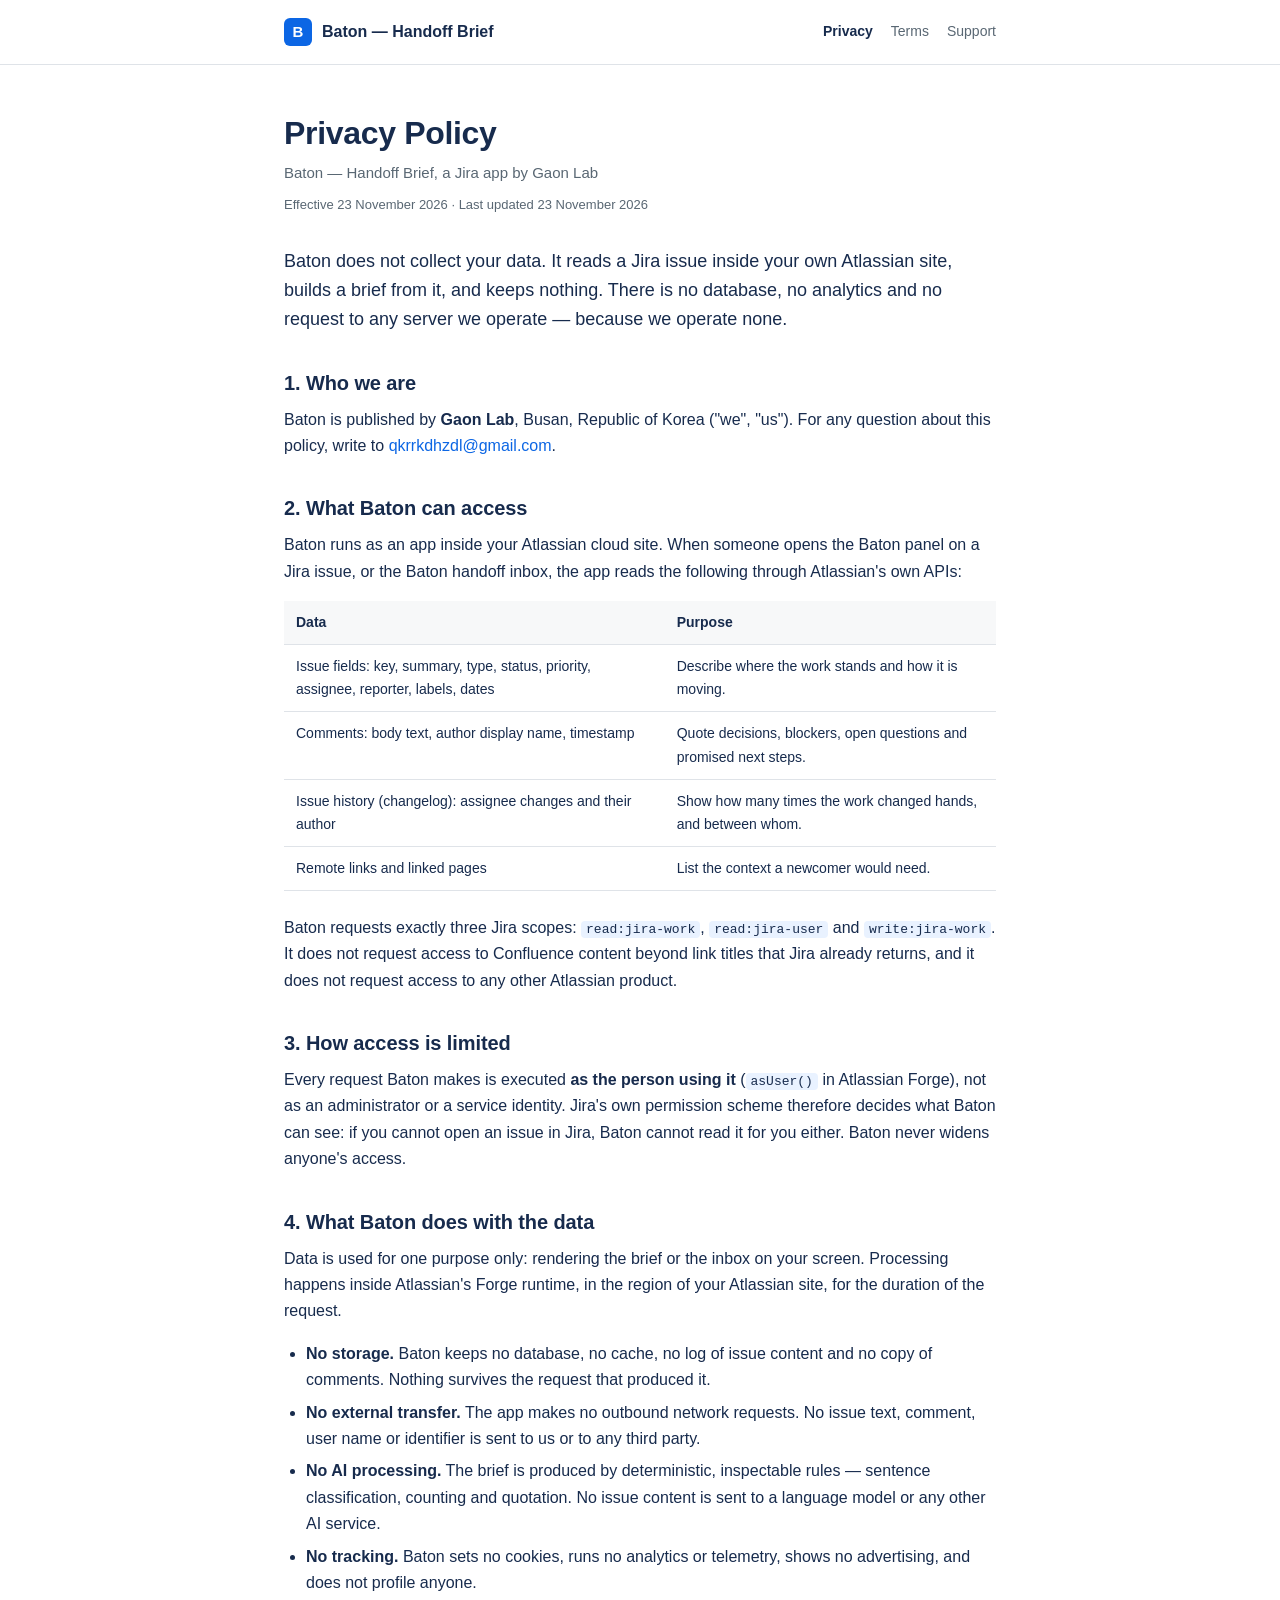
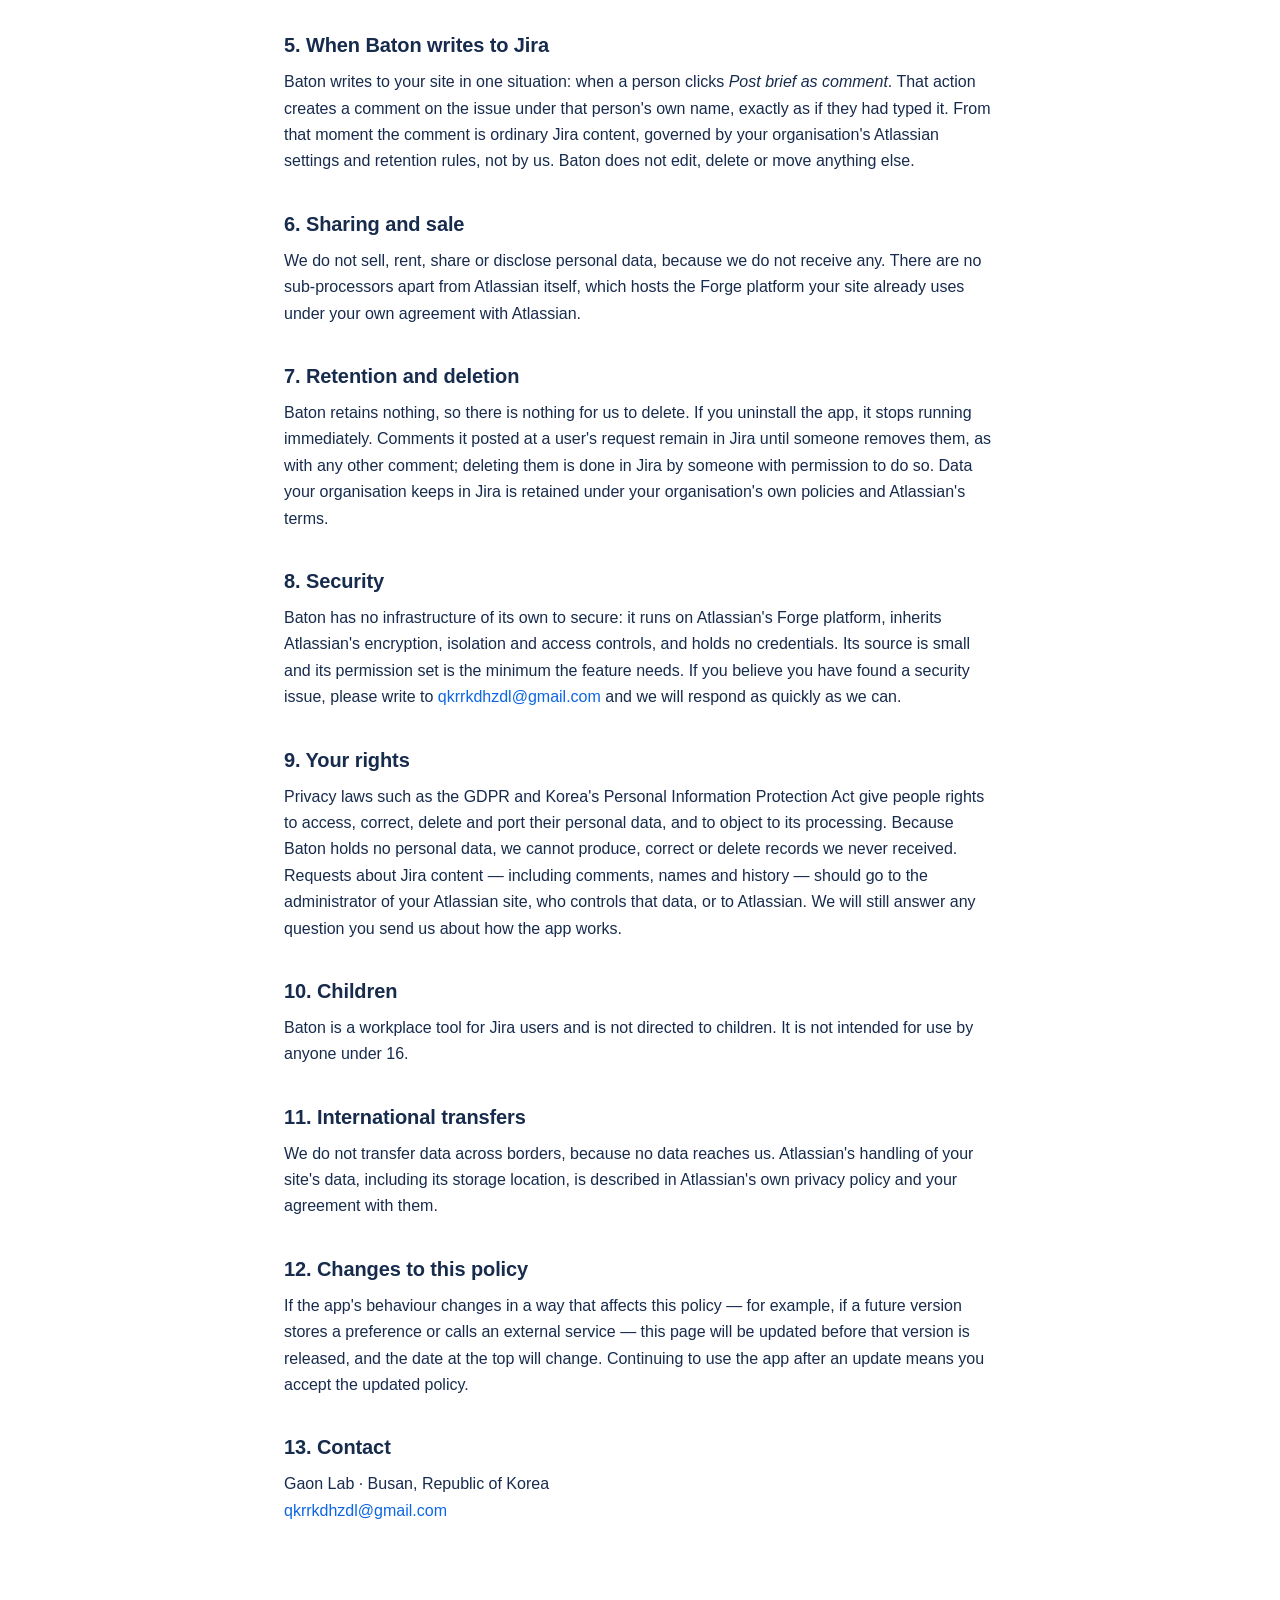
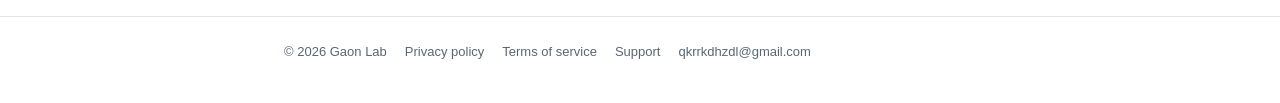
==== privacy.html @ 462f32be "Baton public pages: overview, privacy policy, terms of service, support" ====
<!doctype html>
<html lang="en">
<head>
<meta charset="utf-8">
<meta name="viewport" content="width=device-width, initial-scale=1">
<title>Privacy Policy — Baton — Handoff Brief</title>
<meta name="description" content="Baton for Jira collects no data, stores no data and sends nothing outside Atlassian. Read what the app can access and why.">
<link rel="stylesheet" href="styles.css">
</head>
<body>

<header class="site">
  <div class="wrap">
    <a class="brand" href="./"><span class="mark">B</span><span class="name">Baton — Handoff Brief</span></a>
    <nav class="site" aria-label="Site">
      <a href="privacy.html" aria-current="page">Privacy</a>
      <a href="terms.html">Terms</a>
      <a href="support.html">Support</a>
    </nav>
  </div>
</header>

<main>
  <div class="wrap">
    <h1>Privacy Policy</h1>
    <p class="subtitle">Baton — Handoff Brief, a Jira app by Gaon Lab</p>
    <p class="updated">Effective 23 November 2026 · Last updated 23 November 2026</p>

    <p class="lede">Baton does not collect your data. It reads a Jira issue inside your own Atlassian site, builds a brief from it, and keeps nothing. There is no database, no analytics and no request to any server we operate — because we operate none.</p>

    <h2>1. Who we are</h2>
    <p>Baton is published by <strong>Gaon Lab</strong>, Busan, Republic of Korea ("we", "us"). For any question about this policy, write to <a href="mailto:qkrrkdhzdl@gmail.com">qkrrkdhzdl@gmail.com</a>.</p>

    <h2>2. What Baton can access</h2>
    <p>Baton runs as an app inside your Atlassian cloud site. When someone opens the Baton panel on a Jira issue, or the Baton handoff inbox, the app reads the following through Atlassian's own APIs:</p>
    <table>
      <tr><th>Data</th><th>Purpose</th></tr>
      <tr><td>Issue fields: key, summary, type, status, priority, assignee, reporter, labels, dates</td><td>Describe where the work stands and how it is moving.</td></tr>
      <tr><td>Comments: body text, author display name, timestamp</td><td>Quote decisions, blockers, open questions and promised next steps.</td></tr>
      <tr><td>Issue history (changelog): assignee changes and their author</td><td>Show how many times the work changed hands, and between whom.</td></tr>
      <tr><td>Remote links and linked pages</td><td>List the context a newcomer would need.</td></tr>
    </table>

    <p>Baton requests exactly three Jira scopes: <code>read:jira-work</code>, <code>read:jira-user</code> and <code>write:jira-work</code>. It does not request access to Confluence content beyond link titles that Jira already returns, and it does not request access to any other Atlassian product.</p>

    <h2>3. How access is limited</h2>
    <p>Every request Baton makes is executed <strong>as the person using it</strong> (<code>asUser()</code> in Atlassian Forge), not as an administrator or a service identity. Jira's own permission scheme therefore decides what Baton can see: if you cannot open an issue in Jira, Baton cannot read it for you either. Baton never widens anyone's access.</p>

    <h2>4. What Baton does with the data</h2>
    <p>Data is used for one purpose only: rendering the brief or the inbox on your screen. Processing happens inside Atlassian's Forge runtime, in the region of your Atlassian site, for the duration of the request.</p>
    <ul>
      <li><strong>No storage.</strong> Baton keeps no database, no cache, no log of issue content and no copy of comments. Nothing survives the request that produced it.</li>
      <li><strong>No external transfer.</strong> The app makes no outbound network requests. No issue text, comment, user name or identifier is sent to us or to any third party.</li>
      <li><strong>No AI processing.</strong> The brief is produced by deterministic, inspectable rules — sentence classification, counting and quotation. No issue content is sent to a language model or any other AI service.</li>
      <li><strong>No tracking.</strong> Baton sets no cookies, runs no analytics or telemetry, shows no advertising, and does not profile anyone.</li>
    </ul>

    <h2>5. When Baton writes to Jira</h2>
    <p>Baton writes to your site in one situation: when a person clicks <em>Post brief as comment</em>. That action creates a comment on the issue under that person's own name, exactly as if they had typed it. From that moment the comment is ordinary Jira content, governed by your organisation's Atlassian settings and retention rules, not by us. Baton does not edit, delete or move anything else.</p>

    <h2>6. Sharing and sale</h2>
    <p>We do not sell, rent, share or disclose personal data, because we do not receive any. There are no sub-processors apart from Atlassian itself, which hosts the Forge platform your site already uses under your own agreement with Atlassian.</p>

    <h2>7. Retention and deletion</h2>
    <p>Baton retains nothing, so there is nothing for us to delete. If you uninstall the app, it stops running immediately. Comments it posted at a user's request remain in Jira until someone removes them, as with any other comment; deleting them is done in Jira by someone with permission to do so. Data your organisation keeps in Jira is retained under your organisation's own policies and Atlassian's terms.</p>

    <h2>8. Security</h2>
    <p>Baton has no infrastructure of its own to secure: it runs on Atlassian's Forge platform, inherits Atlassian's encryption, isolation and access controls, and holds no credentials. Its source is small and its permission set is the minimum the feature needs. If you believe you have found a security issue, please write to <a href="mailto:qkrrkdhzdl@gmail.com">qkrrkdhzdl@gmail.com</a> and we will respond as quickly as we can.</p>

    <h2>9. Your rights</h2>
    <p>Privacy laws such as the GDPR and Korea's Personal Information Protection Act give people rights to access, correct, delete and port their personal data, and to object to its processing. Because Baton holds no personal data, we cannot produce, correct or delete records we never received. Requests about Jira content — including comments, names and history — should go to the administrator of your Atlassian site, who controls that data, or to Atlassian. We will still answer any question you send us about how the app works.</p>

    <h2>10. Children</h2>
    <p>Baton is a workplace tool for Jira users and is not directed to children. It is not intended for use by anyone under 16.</p>

    <h2>11. International transfers</h2>
    <p>We do not transfer data across borders, because no data reaches us. Atlassian's handling of your site's data, including its storage location, is described in Atlassian's own privacy policy and your agreement with them.</p>

    <h2>12. Changes to this policy</h2>
    <p>If the app's behaviour changes in a way that affects this policy — for example, if a future version stores a preference or calls an external service — this page will be updated before that version is released, and the date at the top will change. Continuing to use the app after an update means you accept the updated policy.</p>

    <h2>13. Contact</h2>
    <p>Gaon Lab · Busan, Republic of Korea<br>
    <a href="mailto:qkrrkdhzdl@gmail.com">qkrrkdhzdl@gmail.com</a></p>
  </div>
</main>

<footer class="site">
  <div class="wrap">
    <span>© 2026 Gaon Lab</span>
    <a href="privacy.html">Privacy policy</a>
    <a href="terms.html">Terms of service</a>
    <a href="support.html">Support</a>
    <a href="mailto:qkrrkdhzdl@gmail.com">qkrrkdhzdl@gmail.com</a>
  </div>
</footer>

</body>
</html>
---- styles.css ----
/* Baton — public pages (privacy, terms, support).
   Plain CSS, no fonts or scripts fetched from anywhere: the pages carry no
   analytics and no third-party requests, which is the same promise the app makes. */

:root {
  --text: #172b4d;
  --subtle: #596773;
  --border: #dfe3e8;
  --surface: #f7f8f9;
  --blue: #0c66e4;
  --blue-soft: #e9f2ff;
}

* { box-sizing: border-box; }

html, body {
  margin: 0;
  padding: 0;
  background: #fff;
}

body {
  color: var(--text);
  font-family: -apple-system, BlinkMacSystemFont, "Segoe UI", Roboto, "Helvetica Neue", Arial, sans-serif;
  font-size: 16px;
  line-height: 1.65;
  -webkit-font-smoothing: antialiased;
}

a { color: var(--blue); text-decoration: none; }
a:hover { text-decoration: underline; }

.wrap {
  max-width: 760px;
  margin: 0 auto;
  padding: 0 24px;
}

header.site {
  border-bottom: 1px solid var(--border);
  background: #fff;
}

header.site .wrap {
  display: flex;
  align-items: center;
  gap: 16px;
  min-height: 64px;
}

.brand {
  display: flex;
  align-items: center;
  gap: 10px;
  font-weight: 600;
  color: var(--text);
  font-size: 16px;
}

.mark {
  display: inline-flex;
  align-items: center;
  justify-content: center;
  width: 28px;
  height: 28px;
  border-radius: 6px;
  background: var(--blue);
  color: #fff;
  font-weight: 700;
  font-size: 15px;
}

nav.site {
  margin-left: auto;
  display: flex;
  gap: 18px;
  font-size: 14px;
}

nav.site a { color: var(--subtle); }
nav.site a[aria-current="page"] { color: var(--text); font-weight: 600; }

main { padding: 48px 0 24px; }

h1 {
  font-size: 32px;
  line-height: 1.25;
  letter-spacing: -0.01em;
  margin: 0 0 8px;
}

.subtitle {
  color: var(--subtle);
  font-size: 15px;
  margin: 0 0 8px;
}

.updated {
  color: var(--subtle);
  font-size: 13px;
  margin: 0 0 32px;
}

h2 {
  font-size: 20px;
  line-height: 1.35;
  margin: 36px 0 10px;
  letter-spacing: -0.005em;
}

h3 {
  font-size: 16px;
  margin: 24px 0 6px;
}

p, li { margin: 0 0 12px; }

ul { padding-left: 22px; }

li { margin-bottom: 6px; }

.lede {
  font-size: 18px;
  line-height: 1.6;
  color: var(--text);
  margin-bottom: 28px;
}

.card {
  border: 1px solid var(--border);
  border-radius: 10px;
  padding: 20px 22px;
  margin: 20px 0;
  background: var(--surface);
}

.card h2, .card h3 { margin-top: 0; }

.grid {
  display: grid;
  grid-template-columns: repeat(auto-fit, minmax(220px, 1fr));
  gap: 16px;
  margin: 24px 0 8px;
}

.tile {
  border: 1px solid var(--border);
  border-radius: 10px;
  padding: 18px 20px;
}

.tile h3 {
  margin: 0 0 6px;
  font-size: 15px;
}

.tile p {
  margin: 0;
  color: var(--subtle);
  font-size: 14px;
  line-height: 1.55;
}

.links {
  display: flex;
  flex-wrap: wrap;
  gap: 12px;
  margin: 28px 0 8px;
}

.button {
  display: inline-block;
  padding: 10px 18px;
  border-radius: 8px;
  background: var(--blue);
  color: #fff;
  font-size: 14px;
  font-weight: 600;
}

.button.secondary {
  background: #fff;
  color: var(--blue);
  border: 1px solid var(--blue);
}

.button:hover { text-decoration: none; opacity: 0.92; }

table {
  width: 100%;
  border-collapse: collapse;
  margin: 16px 0 24px;
  font-size: 14px;
}

th, td {
  text-align: left;
  vertical-align: top;
  padding: 10px 12px;
  border-bottom: 1px solid var(--border);
}

th {
  background: var(--surface);
  font-weight: 600;
}

code {
  font-family: ui-monospace, SFMono-Regular, Menlo, Consolas, monospace;
  font-size: 13px;
  background: var(--blue-soft);
  border-radius: 4px;
  padding: 1px 5px;
}

footer.site {
  border-top: 1px solid var(--border);
  margin-top: 56px;
  padding: 24px 0 40px;
  color: var(--subtle);
  font-size: 13px;
}

footer.site .wrap {
  display: flex;
  flex-wrap: wrap;
  gap: 8px 18px;
}

footer.site a { color: var(--subtle); }

@media (max-width: 560px) {
  h1 { font-size: 26px; }
  main { padding-top: 32px; }
  nav.site { gap: 12px; font-size: 13px; }
  header.site .brand span.name { display: none; }
}
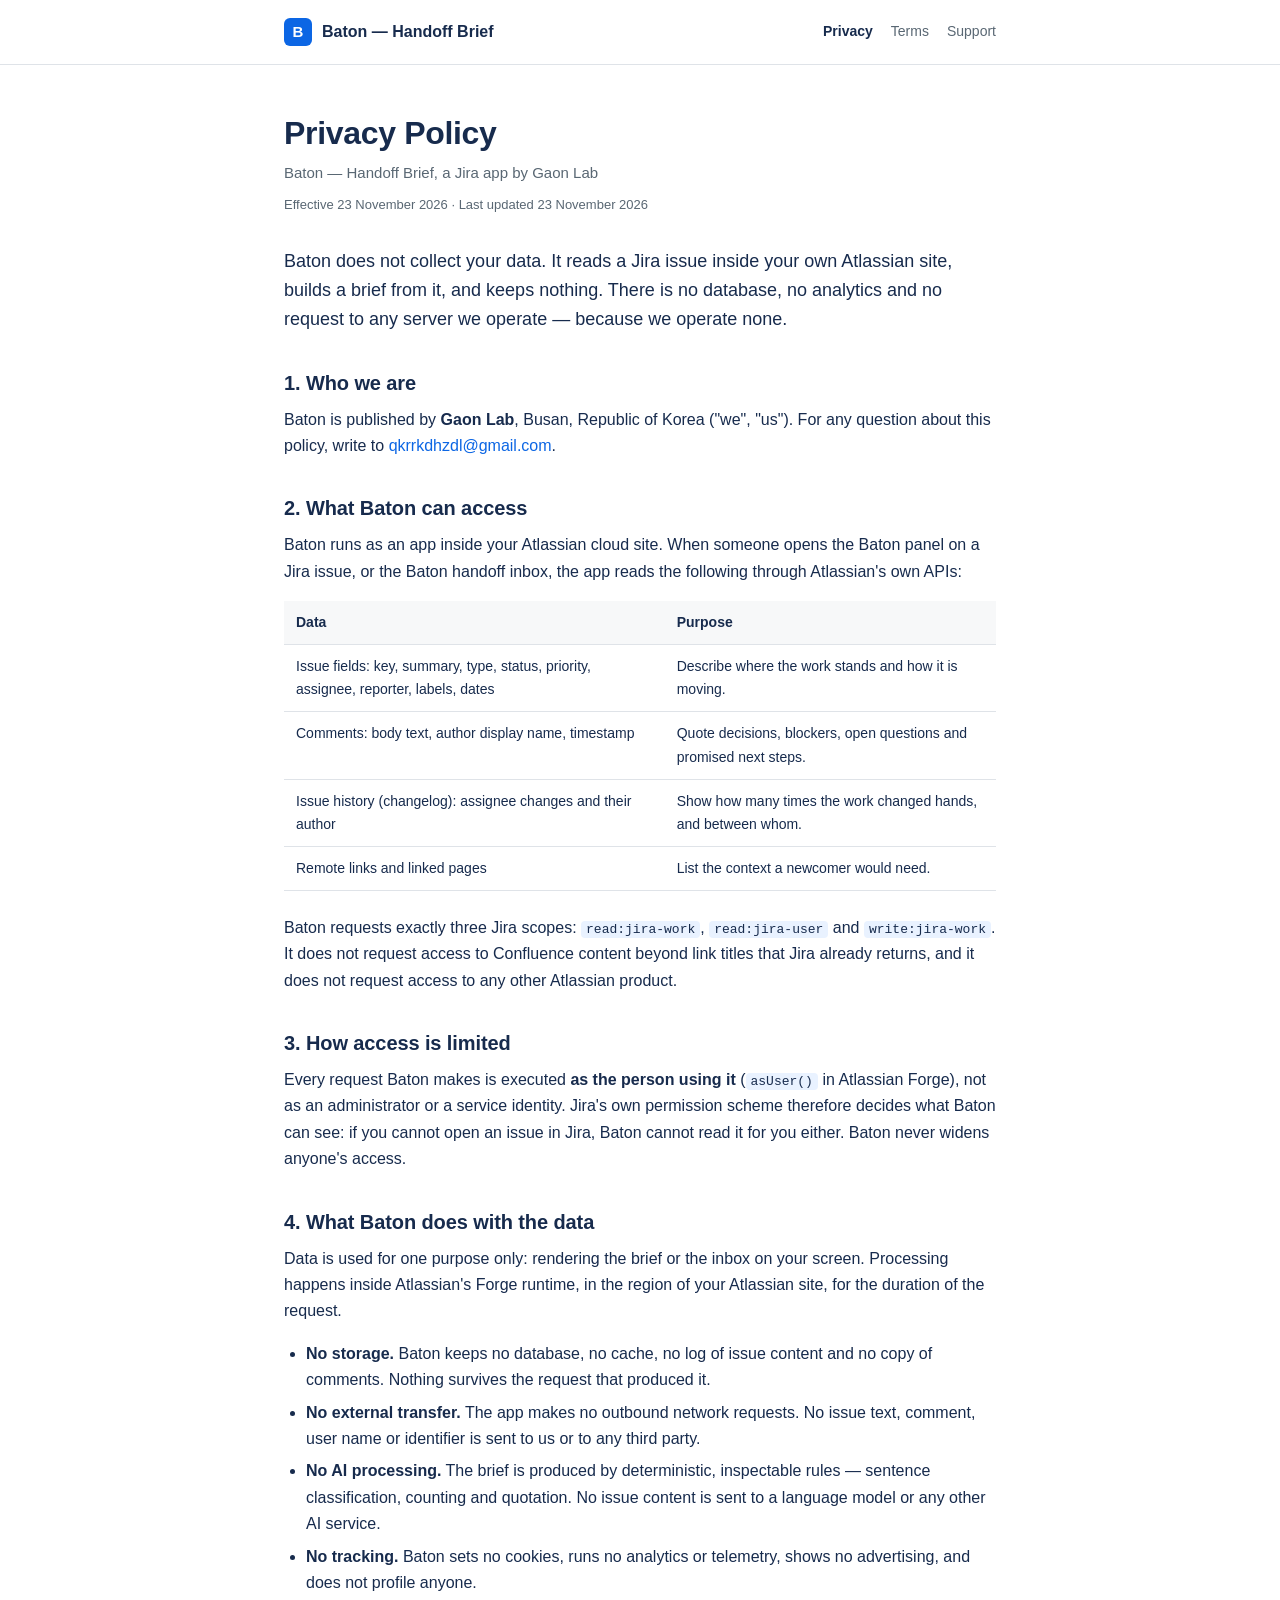
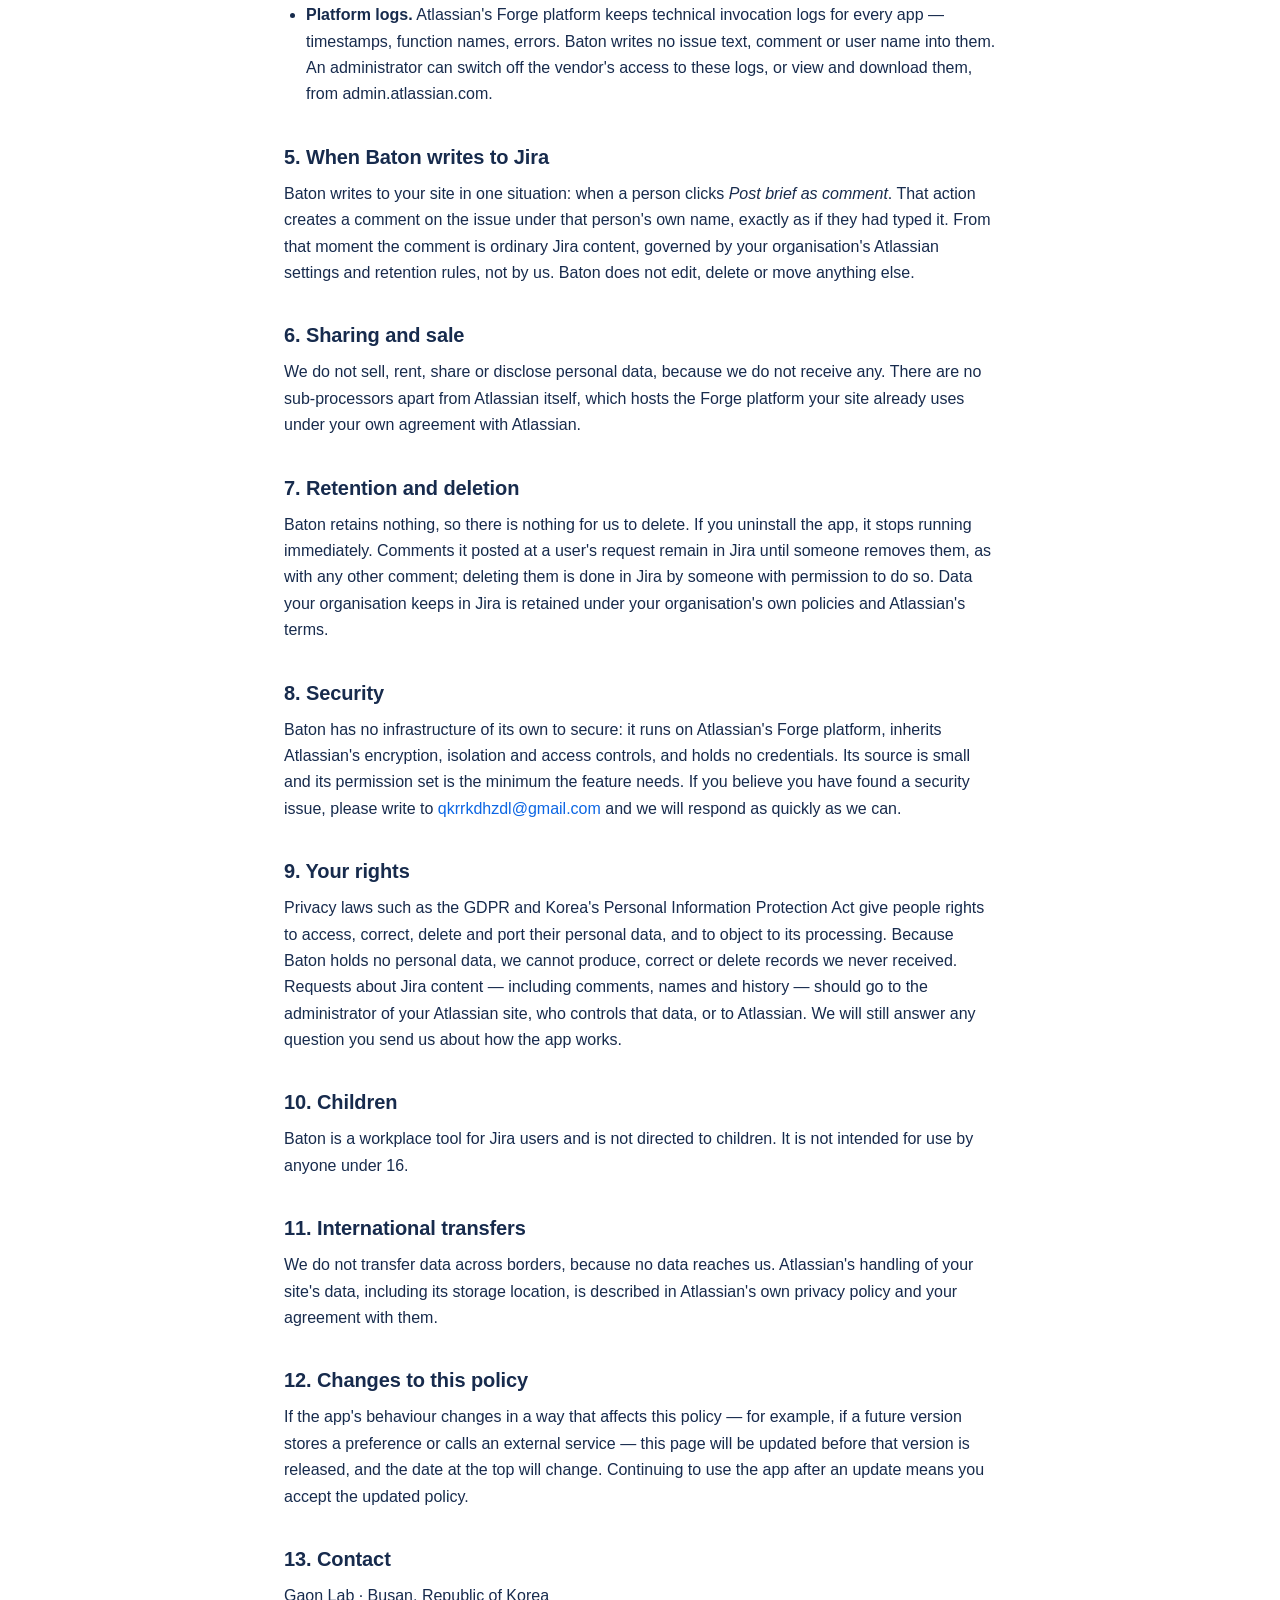
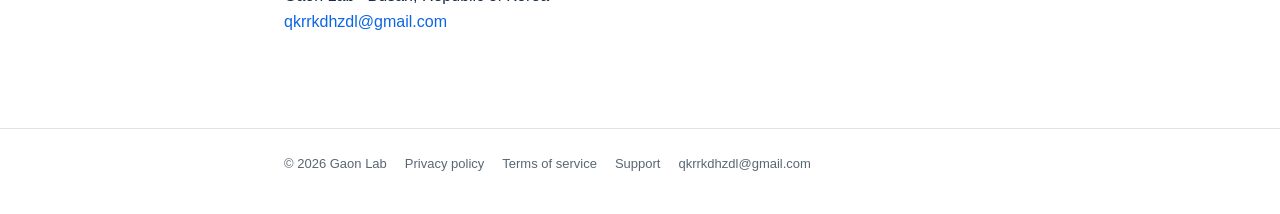
==== commit 1ea44950: "Privacy: note Forge platform invocation logs (no issue content written)" ====
--- a/privacy.html
+++ b/privacy.html
@@ -53,6 +53,7 @@
       <li><strong>No external transfer.</strong> The app makes no outbound network requests. No issue text, comment, user name or identifier is sent to us or to any third party.</li>
       <li><strong>No AI processing.</strong> The brief is produced by deterministic, inspectable rules — sentence classification, counting and quotation. No issue content is sent to a language model or any other AI service.</li>
       <li><strong>No tracking.</strong> Baton sets no cookies, runs no analytics or telemetry, shows no advertising, and does not profile anyone.</li>
+      <li><strong>Platform logs.</strong> Atlassian's Forge platform keeps technical invocation logs for every app — timestamps, function names, errors. Baton writes no issue text, comment or user name into them. An administrator can switch off the vendor's access to these logs, or view and download them, from admin.atlassian.com.</li>
     </ul>
 
     <h2>5. When Baton writes to Jira</h2>
